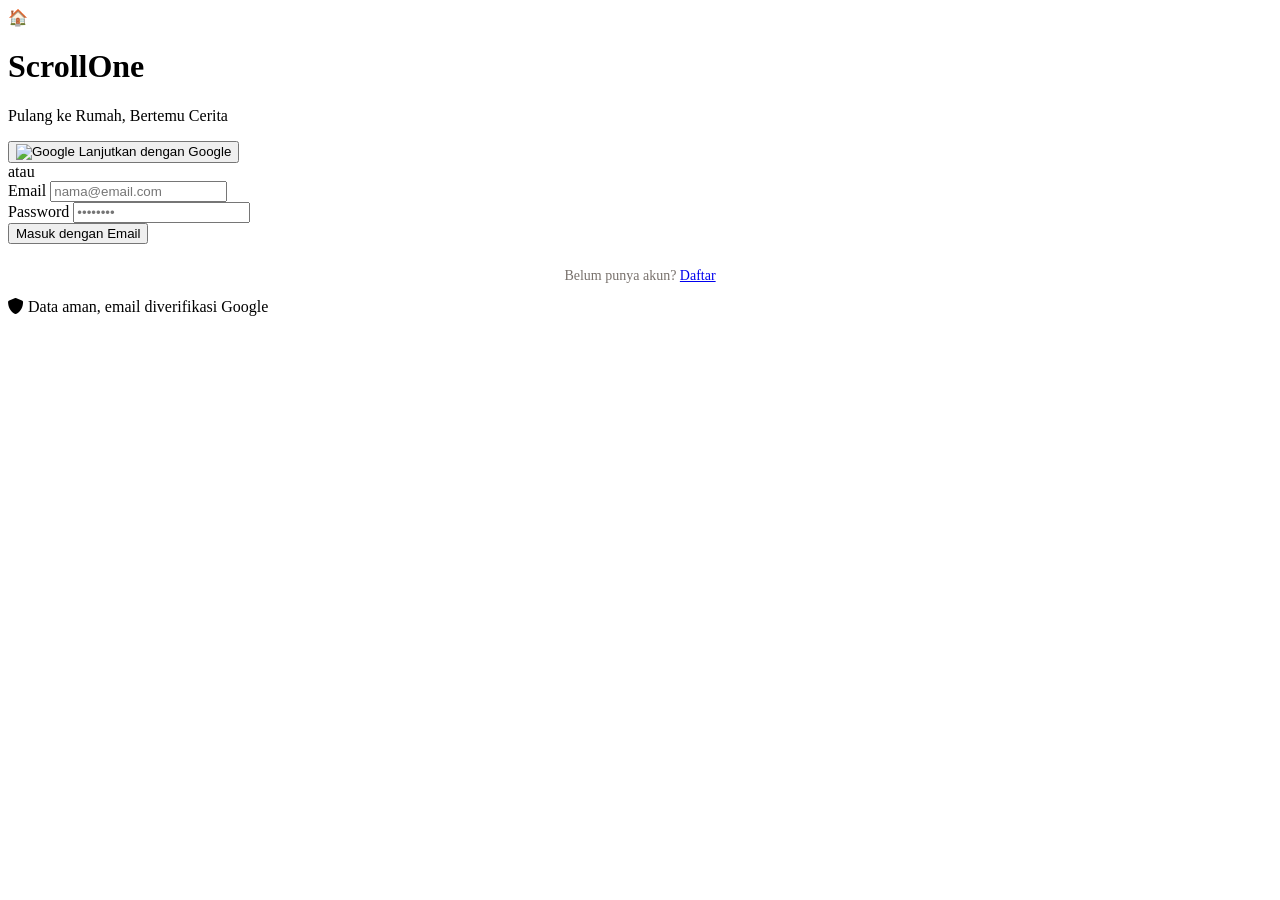
==== lgn.html @ dd98f710 "Create lgn.html" ====
<!DOCTYPE html>
<html lang="id">
<head>
    <meta charset="UTF-8">
    <meta name="viewport" content="width=device-width, initial-scale=1.0">
    <title>ScrollOne · Masuk</title>
    
    <!-- CSS -->
    <link rel="stylesheet" href="css/style.css">
    
    <!-- Libraries -->
    <script src="https://cdn.jsdelivr.net/npm/@supabase/supabase-js@2"></script>
    <link rel="stylesheet" href="https://cdnjs.cloudflare.com/ajax/libs/font-awesome/6.0.0-beta3/css/all.min.css">
</head>
<body>
    <div class="container">
        <div class="login-card">
            <div class="logo-container">
                <div class="logo">🏠</div>
                <h1 class="logo-text">ScrollOne</h1>
                <p class="logo-sub">Pulang ke Rumah, Bertemu Cerita</p>
            </div>

            <div id="messageContainer" class="message"></div>

            <!-- Google Login -->
            <button id="googleLoginBtn" class="btn-google">
                <img src="https://www.google.com/favicon.ico" alt="Google">
                <span>Lanjutkan dengan Google</span>
            </button>

            <div class="divider"><span>atau</span></div>

            <!-- Form Manual -->
            <form id="loginForm" onsubmit="return false;">
                <div class="form-group">
                    <label for="email">Email</label>
                    <input type="email" id="email" placeholder="nama@email.com" required>
                </div>
                
                <div class="form-group">
                    <label for="password">Password</label>
                    <input type="password" id="password" placeholder="••••••••" required>
                </div>

                <button type="submit" id="manualLoginBtn" class="btn-email">
                    Masuk dengan Email
                </button>
            </form>

            <p style="text-align: center; margin-top: 24px; font-size: 14px; color: #78716c;">
                Belum punya akun? 
                <a href="#" id="showRegister" class="text-link">Daftar</a>
            </p>
        </div>

        <div class="footer-note">
            <i class="fas fa-shield-alt"></i> Data aman, email diverifikasi Google
        </div>
    </div>

    <!-- Register Modal -->
    <div id="registerModal" style="display: none; position: fixed; top: 0; left: 0; right: 0; bottom: 0; background: rgba(0,0,0,0.5); align-items: center; justify-content: center;">
        <div style="background: white; max-width: 400px; margin: 20px; padding: 32px; border-radius: 24px;">
            <h2 style="margin-top: 0;">Daftar Akun Baru</h2>
            
            <div class="form-group">
                <label>Nama Lengkap</label>
                <input type="text" id="regName" placeholder="Ahmad Santoso">
            </div>
            
            <div class="form-group">
                <label>Email</label>
                <input type="email" id="regEmail" placeholder="nama@email.com">
            </div>
            
            <div class="form-group">
                <label>Password</label>
                <input type="password" id="regPassword" placeholder="Minimal 6 karakter">
            </div>
            
            <button id="registerBtn" class="btn-email" style="margin-bottom: 12px;">Daftar</button>
            <button id="closeRegister" class="btn-google" style="border: 1px solid #d6d3d1;">Batal</button>
        </div>
    </div>

    <!-- Load Supabase Config DULU, baru Login JS -->
    <script src="supabase-config.js"></script>
    <script src="login.js"></script>
</body>
</html>
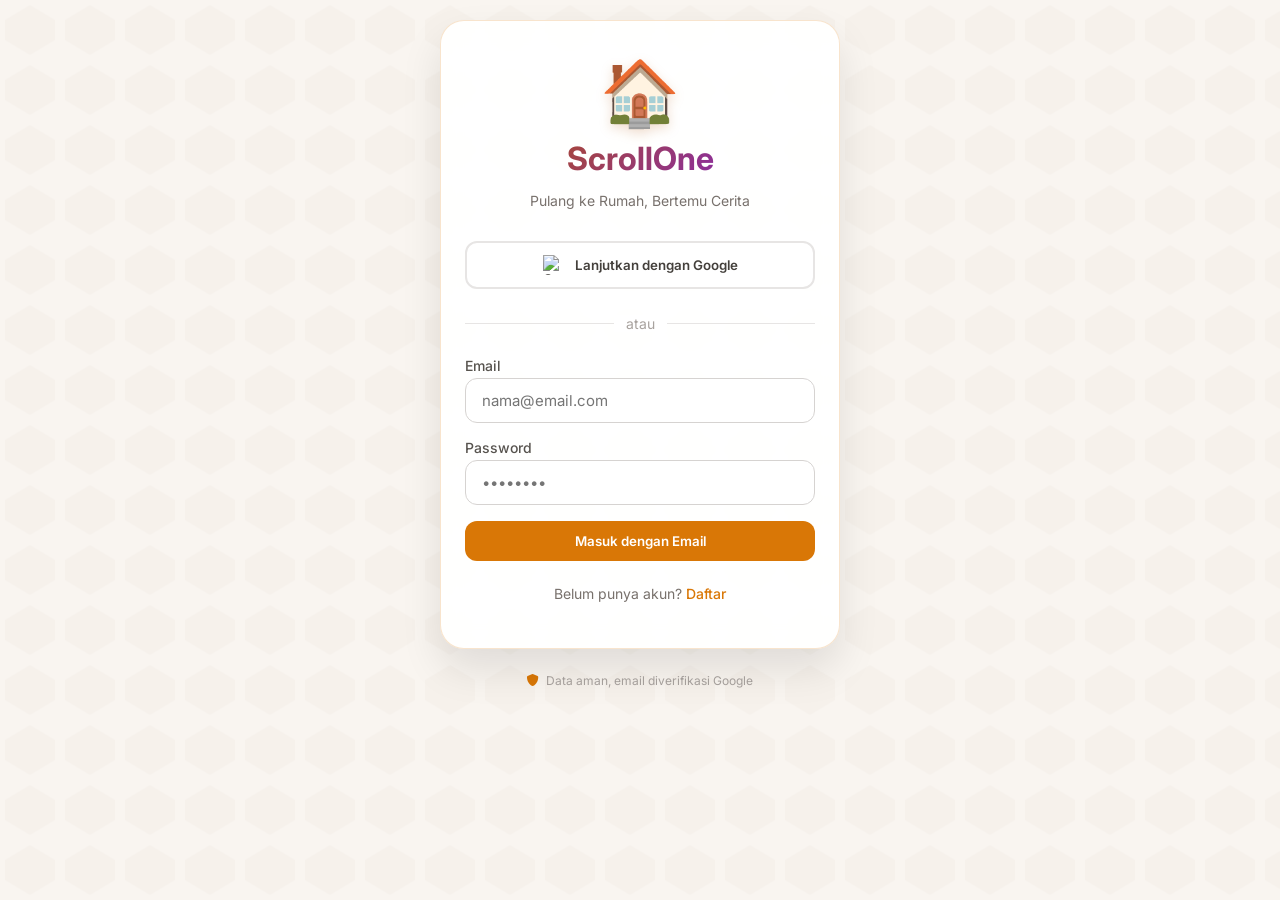
==== commit 5b1ad699: "Update lgn.html" ====
--- a/lgn.html
+++ b/lgn.html
@@ -6,7 +6,7 @@
     <title>ScrollOne · Masuk</title>
     
     <!-- CSS -->
-    <link rel="stylesheet" href="css/style.css">
+    <link rel="stylesheet" href="style.css">
     
     <!-- Libraries -->
     <script src="https://cdn.jsdelivr.net/npm/@supabase/supabase-js@2"></script>
--- a/style.css
+++ b/style.css
@@ -0,0 +1,226 @@
+/* css/style.css */
+@import url('https://fonts.googleapis.com/css2?family=Inter:wght@400;500;600;700&display=swap');
+
+* {
+    font-family: 'Inter', -apple-system, BlinkMacSystemFont, sans-serif;
+}
+
+body {
+    margin: 0;
+    padding: 0;
+    min-height: 100vh;
+    background-color: #f9f5f0;
+    background-image: url("data:image/svg+xml,%3Csvg width='60' height='60' viewBox='0 0 60 60' xmlns='http://www.w3.org/2000/svg'%3E%3Cpath d='M30 5l25 15v20l-25 15-25-15V20l25-15z' fill='%23e2d9cc' fill-opacity='0.15'/%3E%3C/svg%3E");
+}
+
+.container {
+    max-width: 400px;
+    margin: 0 auto;
+    padding: 20px;
+}
+
+/* Login Card */
+.login-card {
+    background: rgba(255, 255, 255, 0.95);
+    backdrop-filter: blur(10px);
+    border-radius: 24px;
+    padding: 32px 24px;
+    box-shadow: 0 20px 40px rgba(0, 0, 0, 0.1);
+    border: 1px solid rgba(217, 119, 6, 0.2);
+}
+
+.logo-container {
+    text-align: center;
+    margin-bottom: 32px;
+}
+
+.logo {
+    font-size: 64px;
+    filter: drop-shadow(0 4px 6px rgba(180, 83, 9, 0.2));
+    animation: float 3s ease-in-out infinite;
+}
+
+@keyframes float {
+    0%, 100% { transform: translateY(0); }
+    50% { transform: translateY(-10px); }
+}
+
+.logo-text {
+    font-size: 32px;
+    font-weight: bold;
+    background: linear-gradient(135deg, #b45309, #7e22ce);
+    -webkit-background-clip: text;
+    -webkit-text-fill-color: transparent;
+    margin: 8px 0 4px;
+}
+
+.logo-sub {
+    color: #78716c;
+    font-size: 14px;
+}
+
+/* Buttons */
+.btn-google {
+    width: 100%;
+    display: flex;
+    align-items: center;
+    justify-content: center;
+    gap: 12px;
+    background: white;
+    border: 2px solid #e7e5e4;
+    border-radius: 12px;
+    padding: 12px 16px;
+    font-weight: 600;
+    color: #44403c;
+    cursor: pointer;
+    transition: all 0.2s;
+}
+
+.btn-google:hover {
+    background: #fafaf9;
+    border-color: #d6d3d1;
+    box-shadow: 0 4px 12px rgba(0, 0, 0, 0.05);
+}
+
+.btn-google img {
+    width: 20px;
+    height: 20px;
+}
+
+.btn-email {
+    width: 100%;
+    background: #d97706;
+    color: white;
+    border: none;
+    border-radius: 12px;
+    padding: 12px 16px;
+    font-weight: 600;
+    cursor: pointer;
+    transition: background 0.2s;
+}
+
+.btn-email:hover {
+    background: #b45309;
+}
+
+/* Divider */
+.divider {
+    position: relative;
+    margin: 24px 0;
+    text-align: center;
+}
+
+.divider::before {
+    content: '';
+    position: absolute;
+    top: 50%;
+    left: 0;
+    right: 0;
+    height: 1px;
+    background: #e7e5e4;
+}
+
+.divider span {
+    position: relative;
+    background: white;
+    padding: 0 12px;
+    color: #a8a29e;
+    font-size: 14px;
+}
+
+/* Form */
+.form-group {
+    margin-bottom: 16px;
+}
+
+.form-group label {
+    display: block;
+    font-size: 14px;
+    font-weight: 500;
+    color: #57534e;
+    margin-bottom: 4px;
+}
+
+.form-group input {
+    width: 100%;
+    padding: 12px 16px;
+    border: 1px solid #d6d3d1;
+    border-radius: 12px;
+    font-size: 15px;
+    box-sizing: border-box;
+    transition: border-color 0.2s, box-shadow 0.2s;
+}
+
+.form-group input:focus {
+    outline: none;
+    border-color: #d97706;
+    box-shadow: 0 0 0 3px rgba(217, 119, 6, 0.1);
+}
+
+/* Messages */
+.message {
+    padding: 12px 16px;
+    border-radius: 12px;
+    font-size: 14px;
+    margin-bottom: 16px;
+    display: none;
+}
+
+.message.error {
+    display: block;
+    background: #fef2f2;
+    color: #b91c1c;
+    border: 1px solid #fecaca;
+}
+
+.message.success {
+    display: block;
+    background: #f0fdf4;
+    color: #166534;
+    border: 1px solid #bbf7d0;
+}
+
+.message.info {
+    display: block;
+    background: #eff6ff;
+    color: #1e40af;
+    border: 1px solid #bfdbfe;
+}
+
+.loading {
+    display: inline-block;
+    width: 16px;
+    height: 16px;
+    border: 2px solid #f3f4f6;
+    border-top-color: #d97706;
+    border-radius: 50%;
+    animation: spin 0.8s linear infinite;
+    margin-right: 8px;
+}
+
+@keyframes spin {
+    to { transform: rotate(360deg); }
+}
+
+/* Links */
+.text-link {
+    color: #d97706;
+    text-decoration: none;
+    font-weight: 500;
+}
+
+.text-link:hover {
+    text-decoration: underline;
+}
+
+.footer-note {
+    text-align: center;
+    margin-top: 24px;
+    font-size: 12px;
+    color: #a8a29e;
+}
+
+.footer-note i {
+    color: #d97706;
+    margin-right: 4px;
+}
